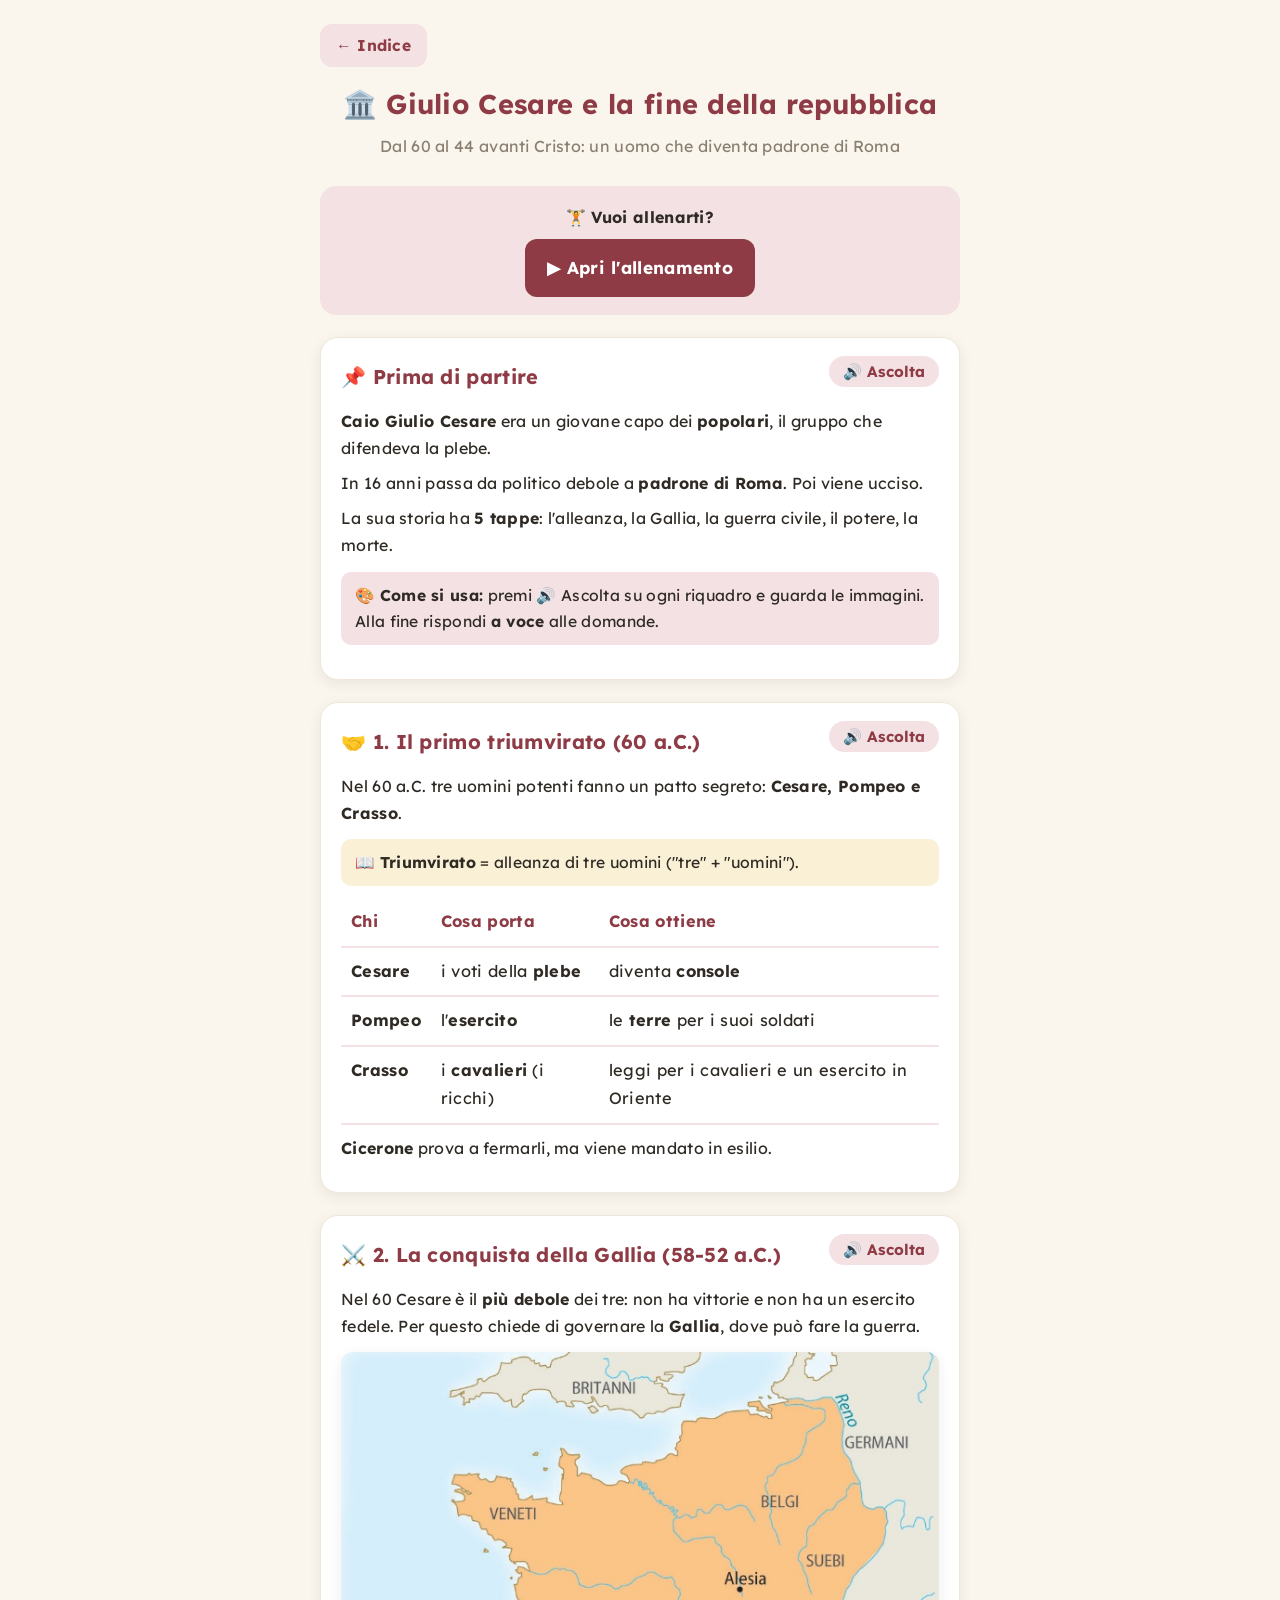
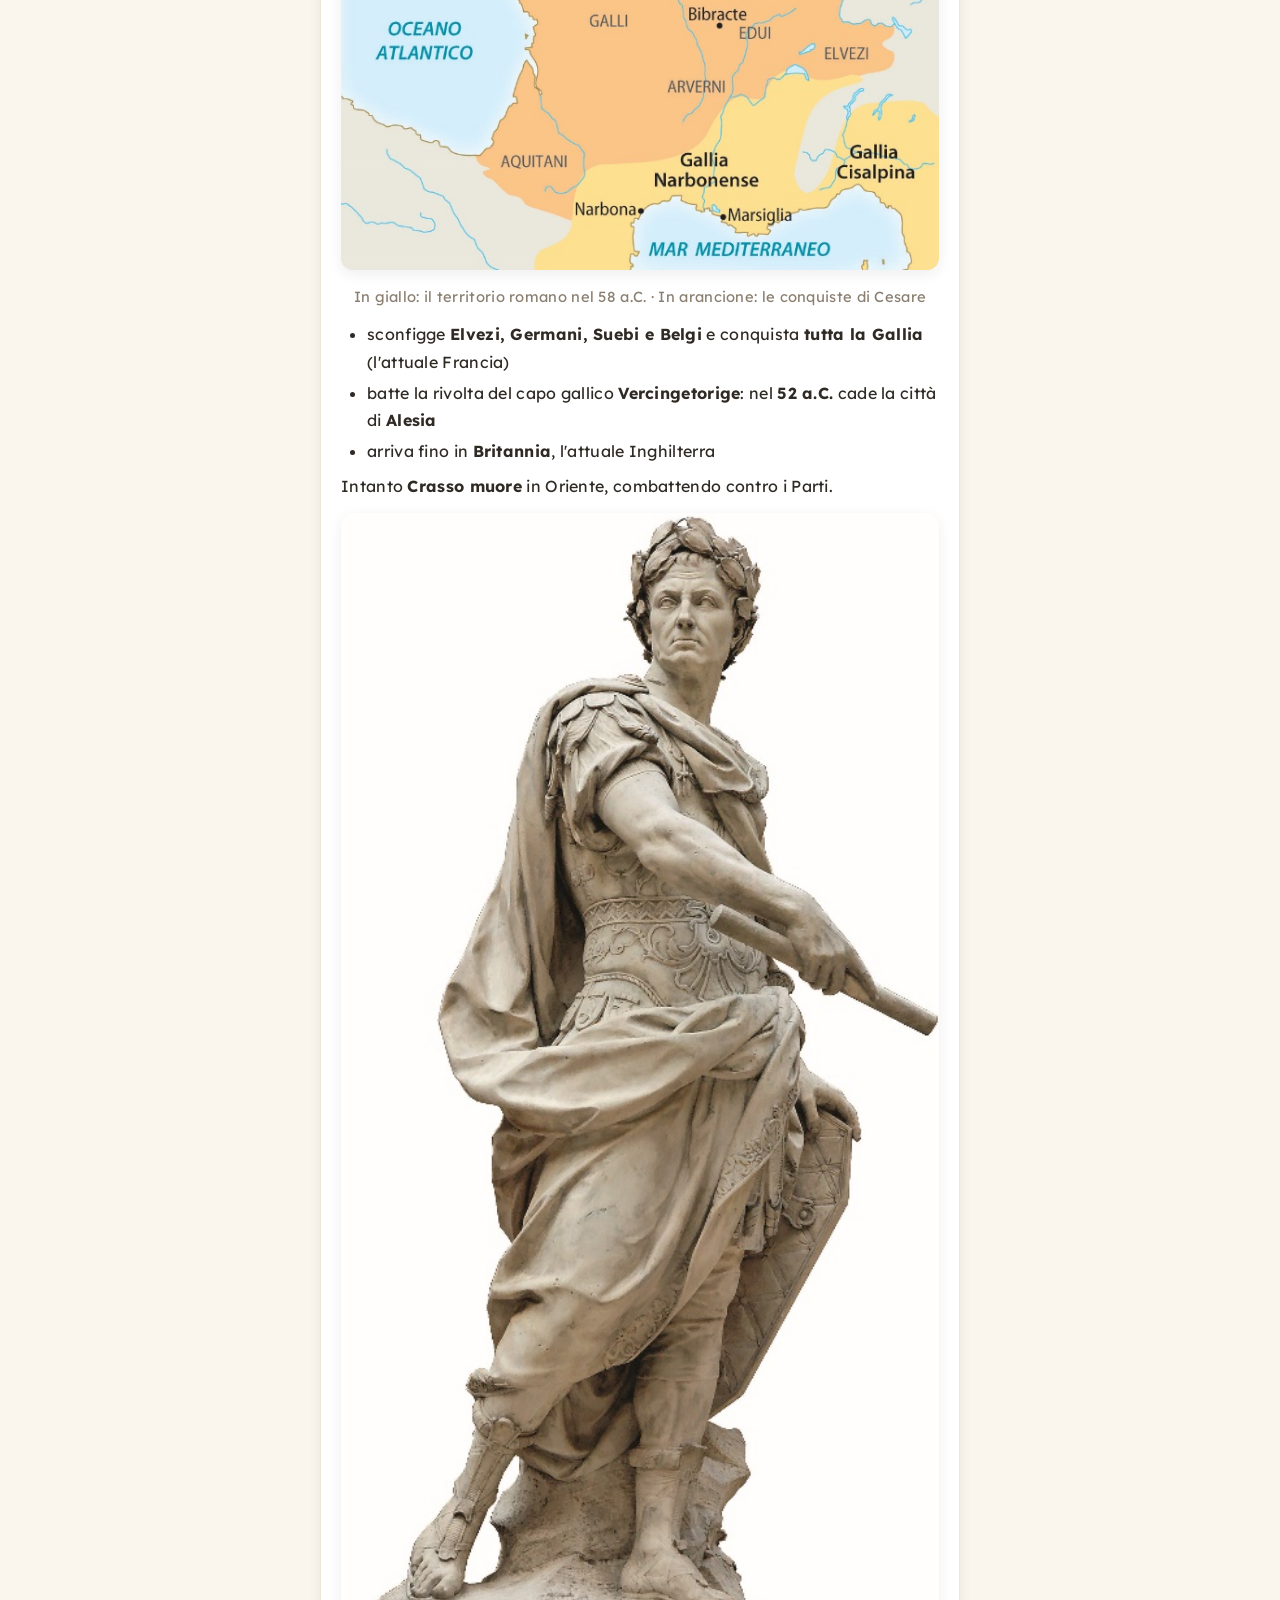
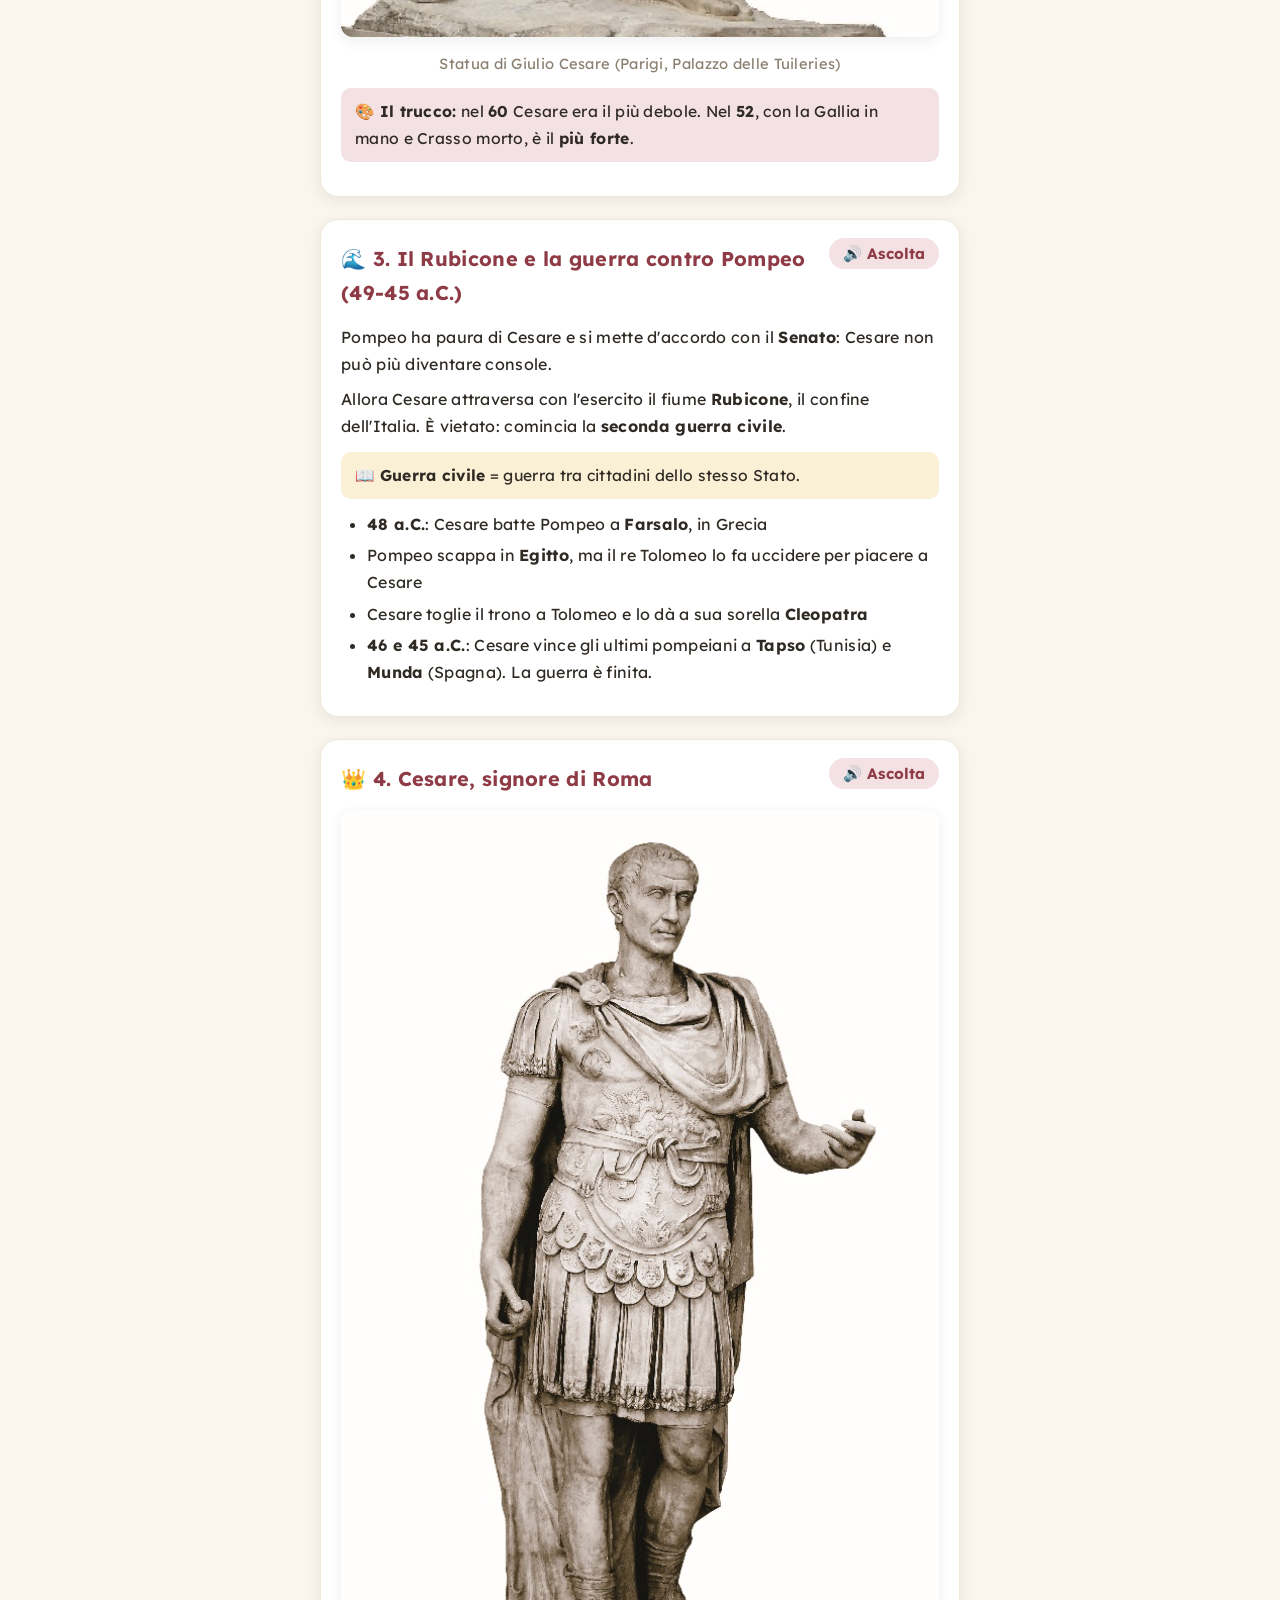
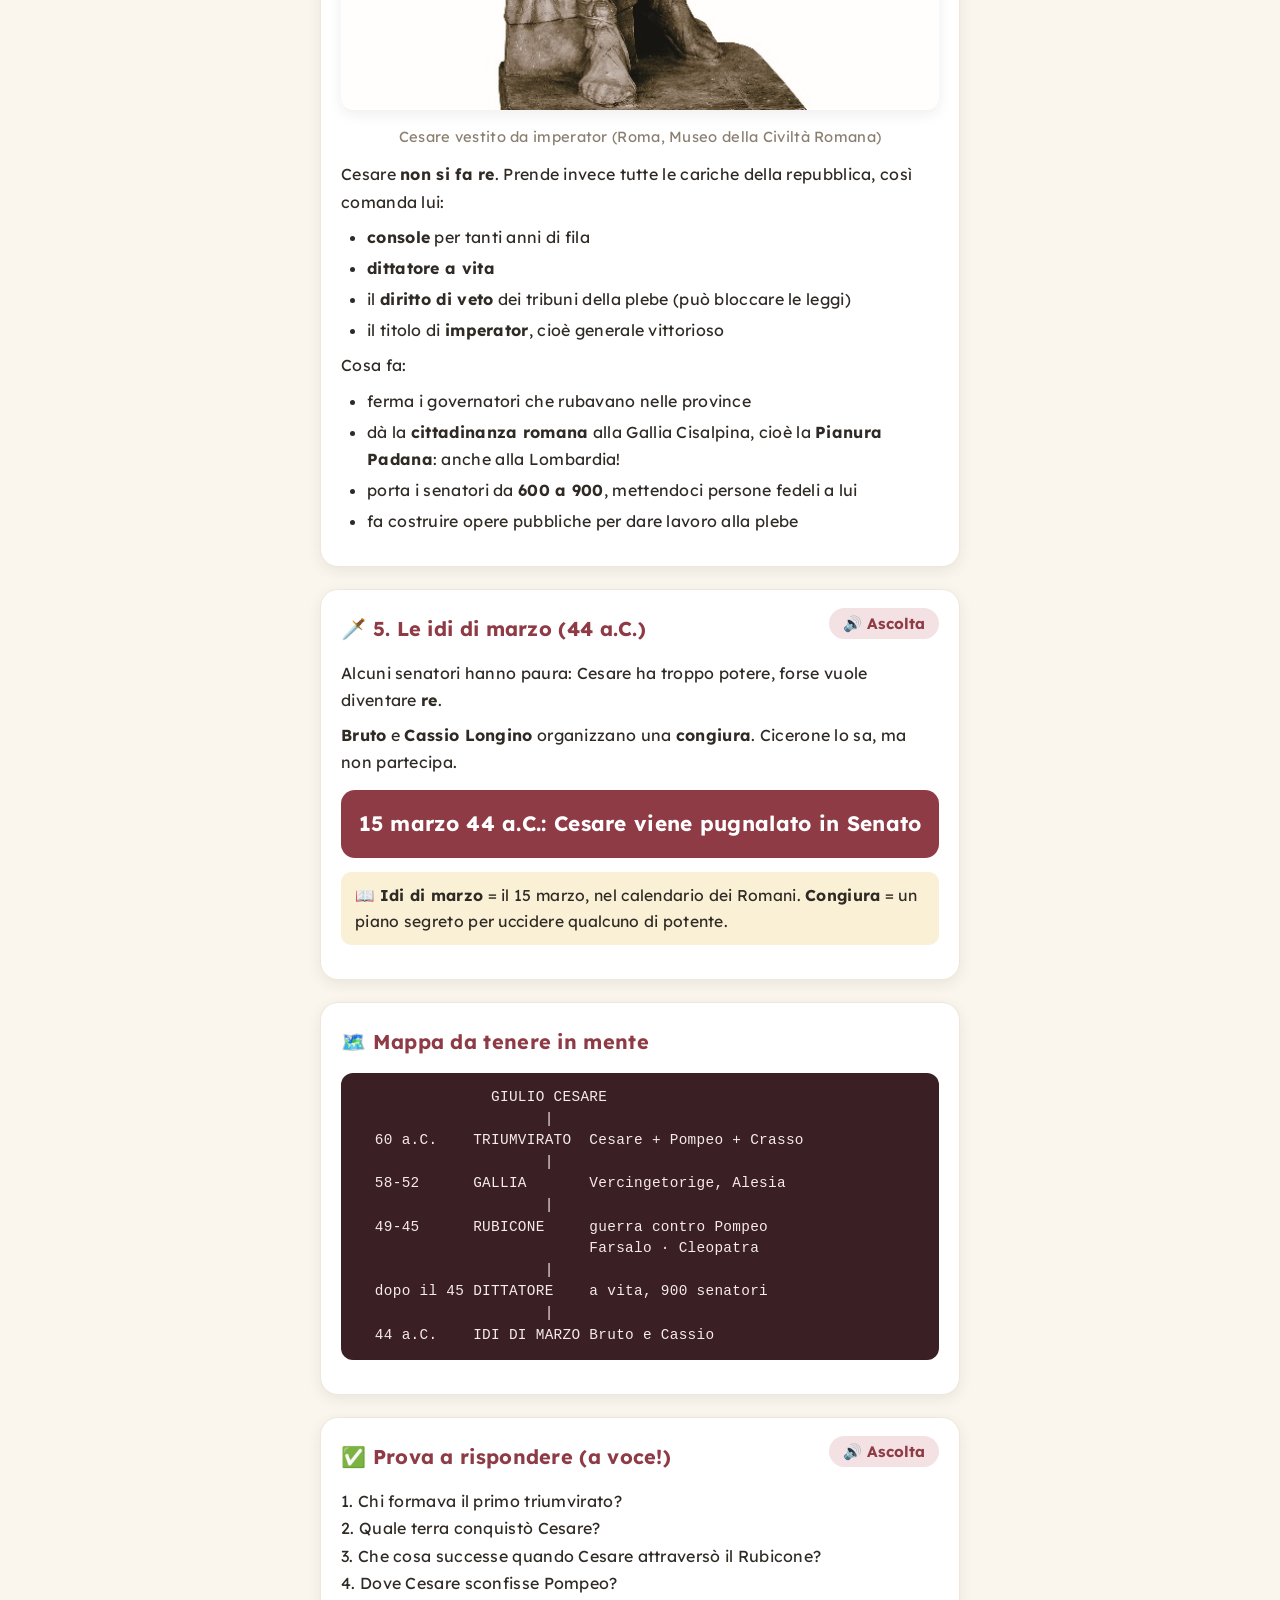
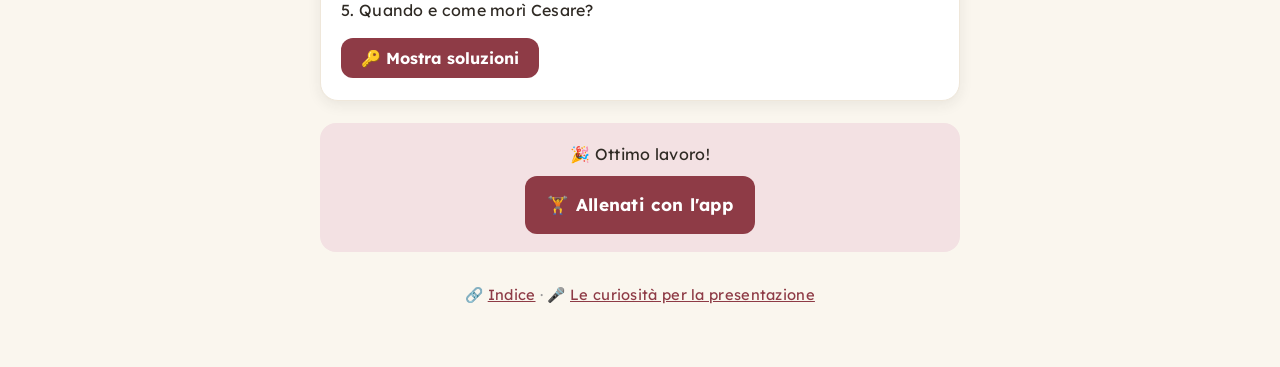
==== cesare.html @ 6f087c42 "Storia di Irene: mattoncino Cesare (slide della prof) + pagina della slide 'Curiosita' su Cesare' pe" ====
<!DOCTYPE html>
<html lang="it">
<head>
<meta charset="UTF-8">
<meta name="viewport" content="width=device-width, initial-scale=1.0">
<title>Storia - Giulio Cesare e la fine della repubblica</title>
<link rel="manifest" href="manifest.json">
<script src="alert.js"></script>
<meta name="theme-color" content="#FAF6EE">
<meta name="apple-mobile-web-app-capable" content="yes">
<meta name="apple-mobile-web-app-title" content="Storia di Irene">
<link rel="apple-touch-icon" href="icon-180.png">
<link rel="preconnect" href="https://fonts.googleapis.com">
<link rel="preconnect" href="https://fonts.gstatic.com" crossorigin>
<link href="https://fonts.googleapis.com/css2?family=Lexend:wght@400;500;600;700&display=swap" rel="stylesheet">
<link rel="stylesheet" href="style.css">
</head>
<body>
<div class="wrap">
  <a class="backbtn" href="index.html">← Indice</a>
  <h1>🏛️ Giulio Cesare e la fine della repubblica</h1>
  <p class="sub">Dal 60 al 44 avanti Cristo: un uomo che diventa padrone di Roma</p>

  <div class="allena">
    🏋️ <b>Vuoi allenarti?</b><br>
    <a href="cesare-allenamento.html">▶ Apri l'allenamento</a>
  </div>

  <div class="card">
    <h2>📌 Prima di partire</h2>
    <p><b>Caio Giulio Cesare</b> era un giovane capo dei <b>popolari</b>, il gruppo che difendeva la plebe.</p>
    <p>In 16 anni passa da politico debole a <b>padrone di Roma</b>. Poi viene ucciso.</p>
    <p>La sua storia ha <b>5 tappe</b>: l'alleanza, la Gallia, la guerra civile, il potere, la morte.</p>
    <div class="tip">🎨 <b>Come si usa:</b> premi 🔊 Ascolta su ogni riquadro e guarda le immagini. Alla fine rispondi <b>a voce</b> alle domande.</div>
  </div>

  <div class="card">
    <h2>🤝 1. Il primo triumvirato (60 a.C.)</h2>
    <p>Nel 60 a.C. tre uomini potenti fanno un patto segreto: <b>Cesare, Pompeo e Crasso</b>.</p>
    <div class="parola">📖 <b>Triumvirato</b> = alleanza di tre uomini ("tre" + "uomini").</div>
    <table>
      <tr><th>Chi</th><th>Cosa porta</th><th>Cosa ottiene</th></tr>
      <tr><td><b>Cesare</b></td><td>i voti della <b>plebe</b></td><td>diventa <b>console</b></td></tr>
      <tr><td><b>Pompeo</b></td><td>l'<b>esercito</b></td><td>le <b>terre</b> per i suoi soldati</td></tr>
      <tr><td><b>Crasso</b></td><td>i <b>cavalieri</b> (i ricchi)</td><td>leggi per i cavalieri e un esercito in Oriente</td></tr>
    </table>
    <p><b>Cicerone</b> prova a fermarli, ma viene mandato in esilio.</p>
  </div>

  <div class="card">
    <h2>⚔️ 2. La conquista della Gallia (58-52 a.C.)</h2>
    <p>Nel 60 Cesare è il <b>più debole</b> dei tre: non ha vittorie e non ha un esercito fedele. Per questo chiede di governare la <b>Gallia</b>, dove può fare la guerra.</p>
    <figure class="fig"><img src="img/cesare-gallia.jpg" alt="Carta della conquista della Gallia" loading="lazy"><figcaption>In giallo: il territorio romano nel 58 a.C. · In arancione: le conquiste di Cesare</figcaption></figure>
    <ul>
      <li>sconfigge <b>Elvezi, Germani, Suebi e Belgi</b> e conquista <b>tutta la Gallia</b> (l'attuale Francia)</li>
      <li>batte la rivolta del capo gallico <b>Vercingetorige</b>: nel <b>52 a.C.</b> cade la città di <b>Alesia</b></li>
      <li>arriva fino in <b>Britannia</b>, l'attuale Inghilterra</li>
    </ul>
    <p>Intanto <b>Crasso muore</b> in Oriente, combattendo contro i Parti.</p>
    <figure class="fig"><img src="img/cesare-statua.jpg" alt="Statua di Giulio Cesare" loading="lazy"><figcaption>Statua di Giulio Cesare (Parigi, Palazzo delle Tuileries)</figcaption></figure>
    <div class="tip">🎨 <b>Il trucco:</b> nel <b>60</b> Cesare era il più debole. Nel <b>52</b>, con la Gallia in mano e Crasso morto, è il <b>più forte</b>.</div>
  </div>

  <div class="card">
    <h2>🌊 3. Il Rubicone e la guerra contro Pompeo (49-45 a.C.)</h2>
    <p>Pompeo ha paura di Cesare e si mette d'accordo con il <b>Senato</b>: Cesare non può più diventare console.</p>
    <p>Allora Cesare attraversa con l'esercito il fiume <b>Rubicone</b>, il confine dell'Italia. È vietato: comincia la <b>seconda guerra civile</b>.</p>
    <div class="parola">📖 <b>Guerra civile</b> = guerra tra cittadini dello stesso Stato.</div>
    <ul>
      <li><b>48 a.C.</b>: Cesare batte Pompeo a <b>Farsalo</b>, in Grecia</li>
      <li>Pompeo scappa in <b>Egitto</b>, ma il re Tolomeo lo fa uccidere per piacere a Cesare</li>
      <li>Cesare toglie il trono a Tolomeo e lo dà a sua sorella <b>Cleopatra</b></li>
      <li><b>46 e 45 a.C.</b>: Cesare vince gli ultimi pompeiani a <b>Tapso</b> (Tunisia) e <b>Munda</b> (Spagna). La guerra è finita.</li>
    </ul>
  </div>

  <div class="card">
    <h2>👑 4. Cesare, signore di Roma</h2>
    <figure class="fig"><img src="img/cesare-imperator.jpg" alt="Giulio Cesare in veste di imperator" loading="lazy"><figcaption>Cesare vestito da imperator (Roma, Museo della Civiltà Romana)</figcaption></figure>
    <p>Cesare <b>non si fa re</b>. Prende invece tutte le cariche della repubblica, così comanda lui:</p>
    <ul>
      <li><b>console</b> per tanti anni di fila</li>
      <li><b>dittatore a vita</b></li>
      <li>il <b>diritto di veto</b> dei tribuni della plebe (può bloccare le leggi)</li>
      <li>il titolo di <b>imperator</b>, cioè generale vittorioso</li>
    </ul>
    <p>Cosa fa:</p>
    <ul>
      <li>ferma i governatori che rubavano nelle province</li>
      <li>dà la <b>cittadinanza romana</b> alla Gallia Cisalpina, cioè la <b>Pianura Padana</b>: anche alla Lombardia!</li>
      <li>porta i senatori da <b>600 a 900</b>, mettendoci persone fedeli a lui</li>
      <li>fa costruire opere pubbliche per dare lavoro alla plebe</li>
    </ul>
  </div>

  <div class="card">
    <h2>🗡️ 5. Le idi di marzo (44 a.C.)</h2>
    <p>Alcuni senatori hanno paura: Cesare ha troppo potere, forse vuole diventare <b>re</b>.</p>
    <p><b>Bruto</b> e <b>Cassio Longino</b> organizzano una <b>congiura</b>. Cicerone lo sa, ma non partecipa.</p>
    <div class="formula">15 marzo 44 a.C.: Cesare viene pugnalato in Senato</div>
    <div class="parola">📖 <b>Idi di marzo</b> = il 15 marzo, nel calendario dei Romani. <b>Congiura</b> = un piano segreto per uccidere qualcuno di potente.</div>
  </div>

  <div class="card" data-no-voce>
    <h2>🗺️ Mappa da tenere in mente</h2>
    <pre>               GIULIO CESARE
                     |
  60 a.C.    TRIUMVIRATO  Cesare + Pompeo + Crasso
                     |
  58-52      GALLIA       Vercingetorige, Alesia
                     |
  49-45      RUBICONE     guerra contro Pompeo
                          Farsalo · Cleopatra
                     |
  dopo il 45 DITTATORE    a vita, 900 senatori
                     |
  44 a.C.    IDI DI MARZO Bruto e Cassio</pre>
  </div>

  <div class="card">
    <h2>✅ Prova a rispondere (a voce!)</h2>
    <p>1. Chi formava il primo triumvirato?<br>
       2. Quale terra conquistò Cesare?<br>
       3. Che cosa successe quando Cesare attraversò il Rubicone?<br>
       4. Dove Cesare sconfisse Pompeo?<br>
       5. Quando e come morì Cesare?</p>
    <button class="solbtn" onclick="toggleSol('sol1', this)">🔑 Mostra soluzioni</button>
    <div class="sol" id="sol1">
      <div class="tip-green">1. <b>Cesare, Pompeo e Crasso</b> · 2. la <b>Gallia</b>, cioè l'attuale Francia · 3. cominciò la <b>seconda guerra civile</b> · 4. a <b>Farsalo</b>, in Grecia · 5. il <b>15 marzo 44 a.C.</b>, le idi di marzo: pugnalato dai congiurati in Senato</div>
    </div>
  </div>

  <div class="allena">
    🎉 Ottimo lavoro!<br>
    <a href="cesare-allenamento.html">🏋️ Allenati con l'app</a>
  </div>

  <footer>🔗 <a href="index.html">Indice</a> · 🎤 <a href="presentazione-cesare.html">Le curiosità per la presentazione</a></footer>
</div>
<script src="app.js"></script>
<script>
  if ('serviceWorker' in navigator) { navigator.serviceWorker.register('./service-worker.js'); }
</script>
</body>
</html>
---- style.css ----
/* ===== Storia di Irene - foglio di stile condiviso (tema bordeaux) ===== */
:root{
  --bg:#FAF6EE;
  --card:#FFFFFF;
  --ink:#2F2A24;
  --accent:#8E3B46;       /* bordeaux */
  --accent-soft:#F3E1E3;
  --green:#3E8E5A; --green-soft:#E2F0E6;
  --red:#C2492F;   --red-soft:#F6E1DB;
  --blue:#3B6EA5;  --blue-soft:#E2ECF5;
  --giallo:#E0A82E; --giallo-soft:#FAF0D6;
  --ombra:rgba(43,43,43,0.08);
}
*{box-sizing:border-box;}
body{
  margin:0;
  font-family:"Lexend","Trebuchet MS",Verdana,sans-serif;
  background:var(--bg);
  color:var(--ink);
  line-height:1.7;
  letter-spacing:0.3px;
  padding:24px 14px 60px;
}
.wrap{max-width:640px;margin:0 auto;}

.backbtn{display:inline-block;background:var(--accent-soft);color:var(--accent);
  text-decoration:none;border-radius:12px;padding:8px 16px;font-size:0.98rem;font-weight:bold;margin-bottom:14px;}

h1{color:var(--accent);font-size:1.7rem;text-align:center;margin:0 0 6px;}
.sub{text-align:center;color:#8a7f70;margin:0 0 26px;font-size:1rem;}

.card{
  background:var(--card);border-radius:18px;padding:22px 20px;
  margin-bottom:22px;box-shadow:0 4px 14px var(--ombra);
  border:1px solid #efe7da;
}
.card h2{margin:0 0 14px;font-size:1.25rem;color:var(--accent);}
.card h3{margin:18px 0 8px;font-size:1.08rem;color:var(--accent);}
.card p{margin:8px 0;}

table{width:100%;border-collapse:collapse;margin:10px 0;}
td,th{padding:10px;text-align:left;border-bottom:2px solid var(--accent-soft);font-size:1.02rem;vertical-align:top;}
th{color:var(--accent);}
td.c,th.c{text-align:center;}
.hl{background:var(--accent-soft);border-radius:8px;font-weight:bold;color:var(--accent);}

/* riquadri colorati */
.tip{background:var(--accent-soft);border-radius:10px;padding:10px 14px;font-size:0.98rem;margin:12px 0;}
.tip-green{background:var(--green-soft);border-radius:10px;padding:10px 14px;font-size:0.98rem;margin:12px 0;color:#2f6b45;}
.warn{background:var(--red-soft);border-radius:10px;padding:10px 14px;font-size:0.98rem;margin:12px 0;color:#8f3320;}
.parola{background:var(--giallo-soft);border-radius:10px;padding:10px 14px;margin:12px 0;font-size:0.98rem;}

/* frase chiave in evidenza */
.formula{
  background:var(--accent);color:#fff;border-radius:14px;text-align:center;
  font-size:1.3rem;font-weight:bold;padding:16px;margin:14px 0;
}

pre{
  background:#3a1f24;color:#f6eaec;border-radius:12px;padding:14px 16px;
  overflow-x:auto;font-size:0.9rem;line-height:1.5;margin:12px 0;
}

ul,ol{margin:8px 0 8px 4px;padding-left:22px;}
li{margin:4px 0;}

/* esercizi + soluzioni a scomparsa */
.solbtn{
  display:inline-block;background:var(--accent);color:#fff;border:none;border-radius:12px;
  padding:10px 20px;font-size:1rem;font-weight:bold;cursor:pointer;font-family:inherit;margin-top:6px;
}
.sol{display:none;margin-top:12px;}
.sol.open{display:block;}

/* callout allenamento */
.allena{
  background:var(--accent-soft);border-radius:16px;padding:18px 20px;text-align:center;margin:8px 0 22px;
}
.allena a{
  display:inline-block;background:var(--accent);color:#fff;text-decoration:none;
  border-radius:12px;padding:14px 22px;font-size:1.08rem;font-weight:bold;margin-top:8px;
}

/* immagini e cartine */
.fig{margin:12px 0;text-align:center;}
.fig img{width:100%;height:auto;border-radius:12px;box-shadow:0 4px 14px var(--ombra);background:#fff;}
.fig figcaption{font-size:0.92rem;color:#8a7f70;margin-top:6px;}

/* tasto "Ascolta" (lettura a voce di un riquadro) */
.ascolta{float:right;margin:-4px 0 6px 10px;background:var(--accent-soft);color:var(--accent);border:none;
  border-radius:99px;padding:6px 14px;font-size:0.95rem;font-weight:bold;cursor:pointer;font-family:inherit;}
.ascolta.on{background:var(--accent);color:#fff;}

/* linea del tempo */
.tempo{border-left:4px solid var(--accent);margin:10px 0 10px 6px;padding-left:16px;}
.tempo .tappa{margin:0 0 20px;}
.tempo .quando{display:inline-block;background:var(--accent);color:#fff;border-radius:99px;padding:2px 12px;font-weight:bold;font-size:0.92rem;}
.tempo img{width:100%;border-radius:10px;margin-top:8px;box-shadow:0 3px 10px var(--ombra);}

footer{text-align:center;margin-top:30px;font-size:0.92rem;color:#9a9a9a;}
footer a{color:var(--accent);}
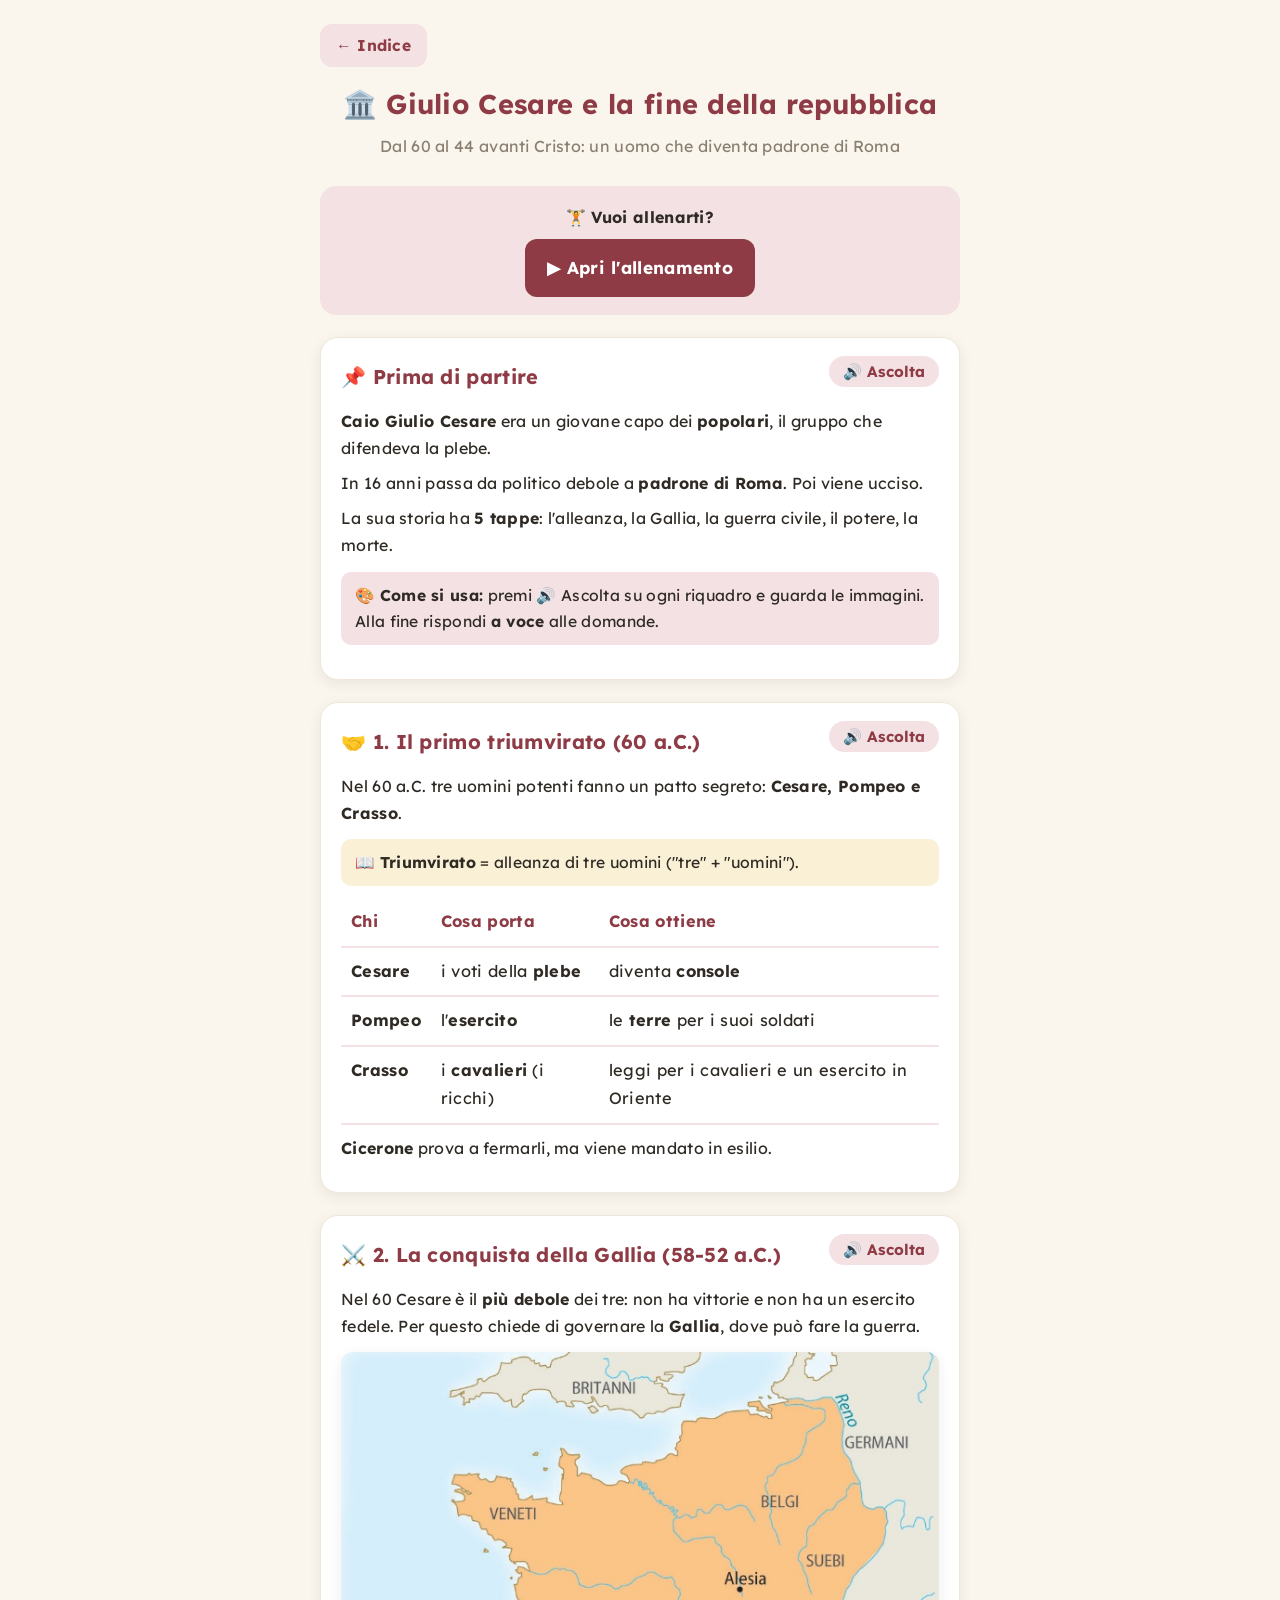
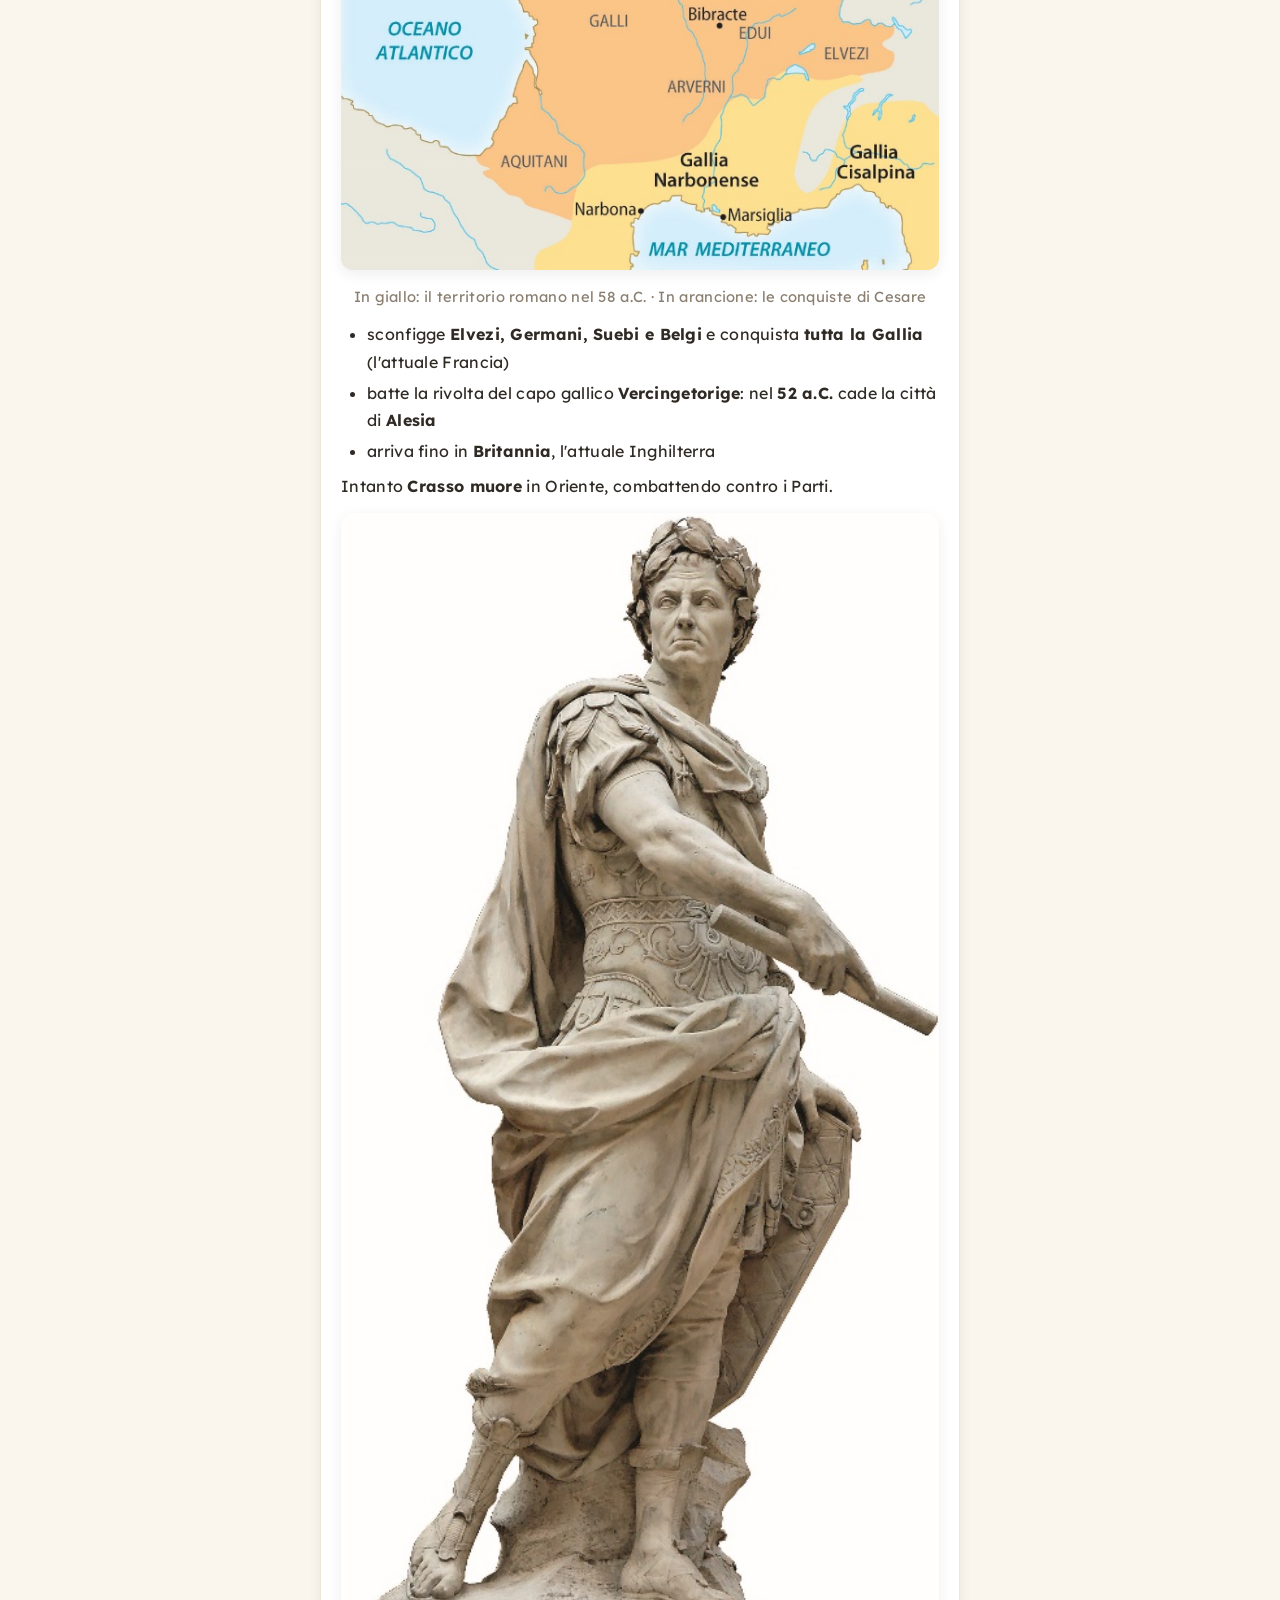
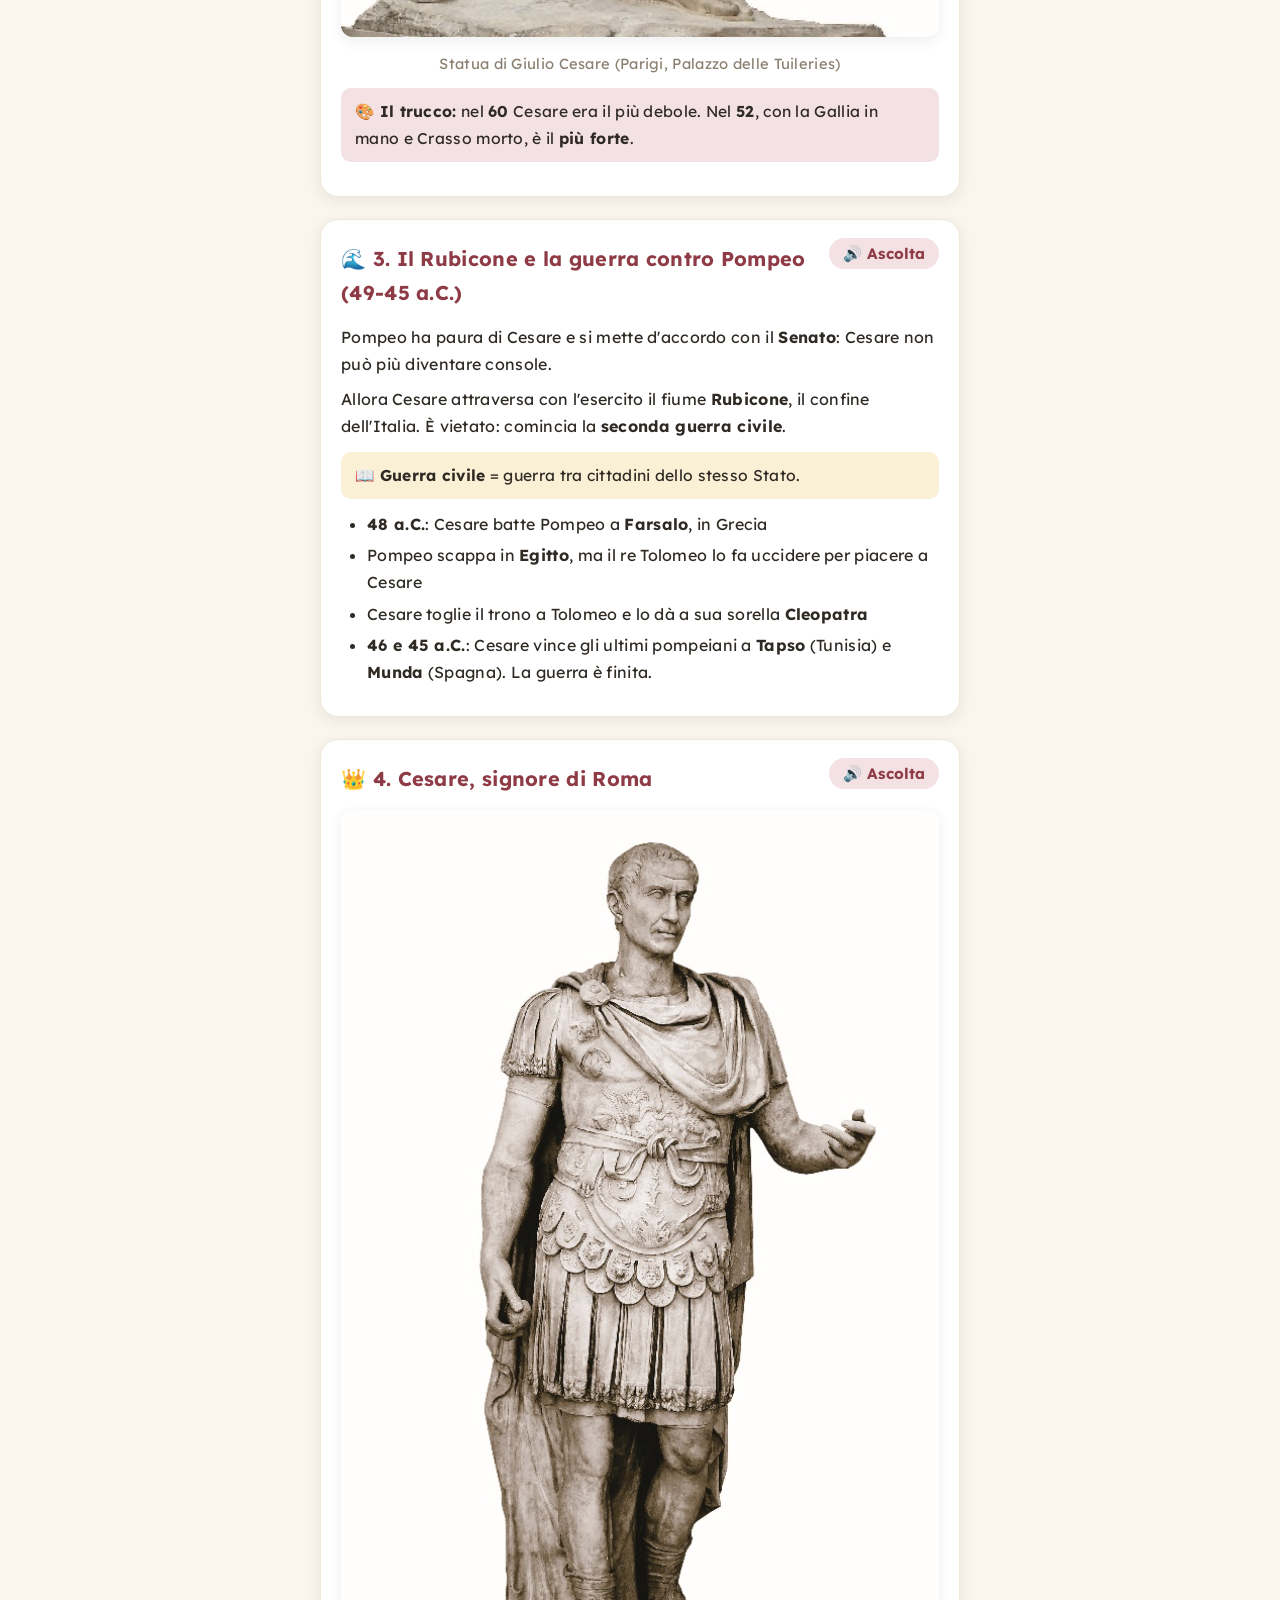
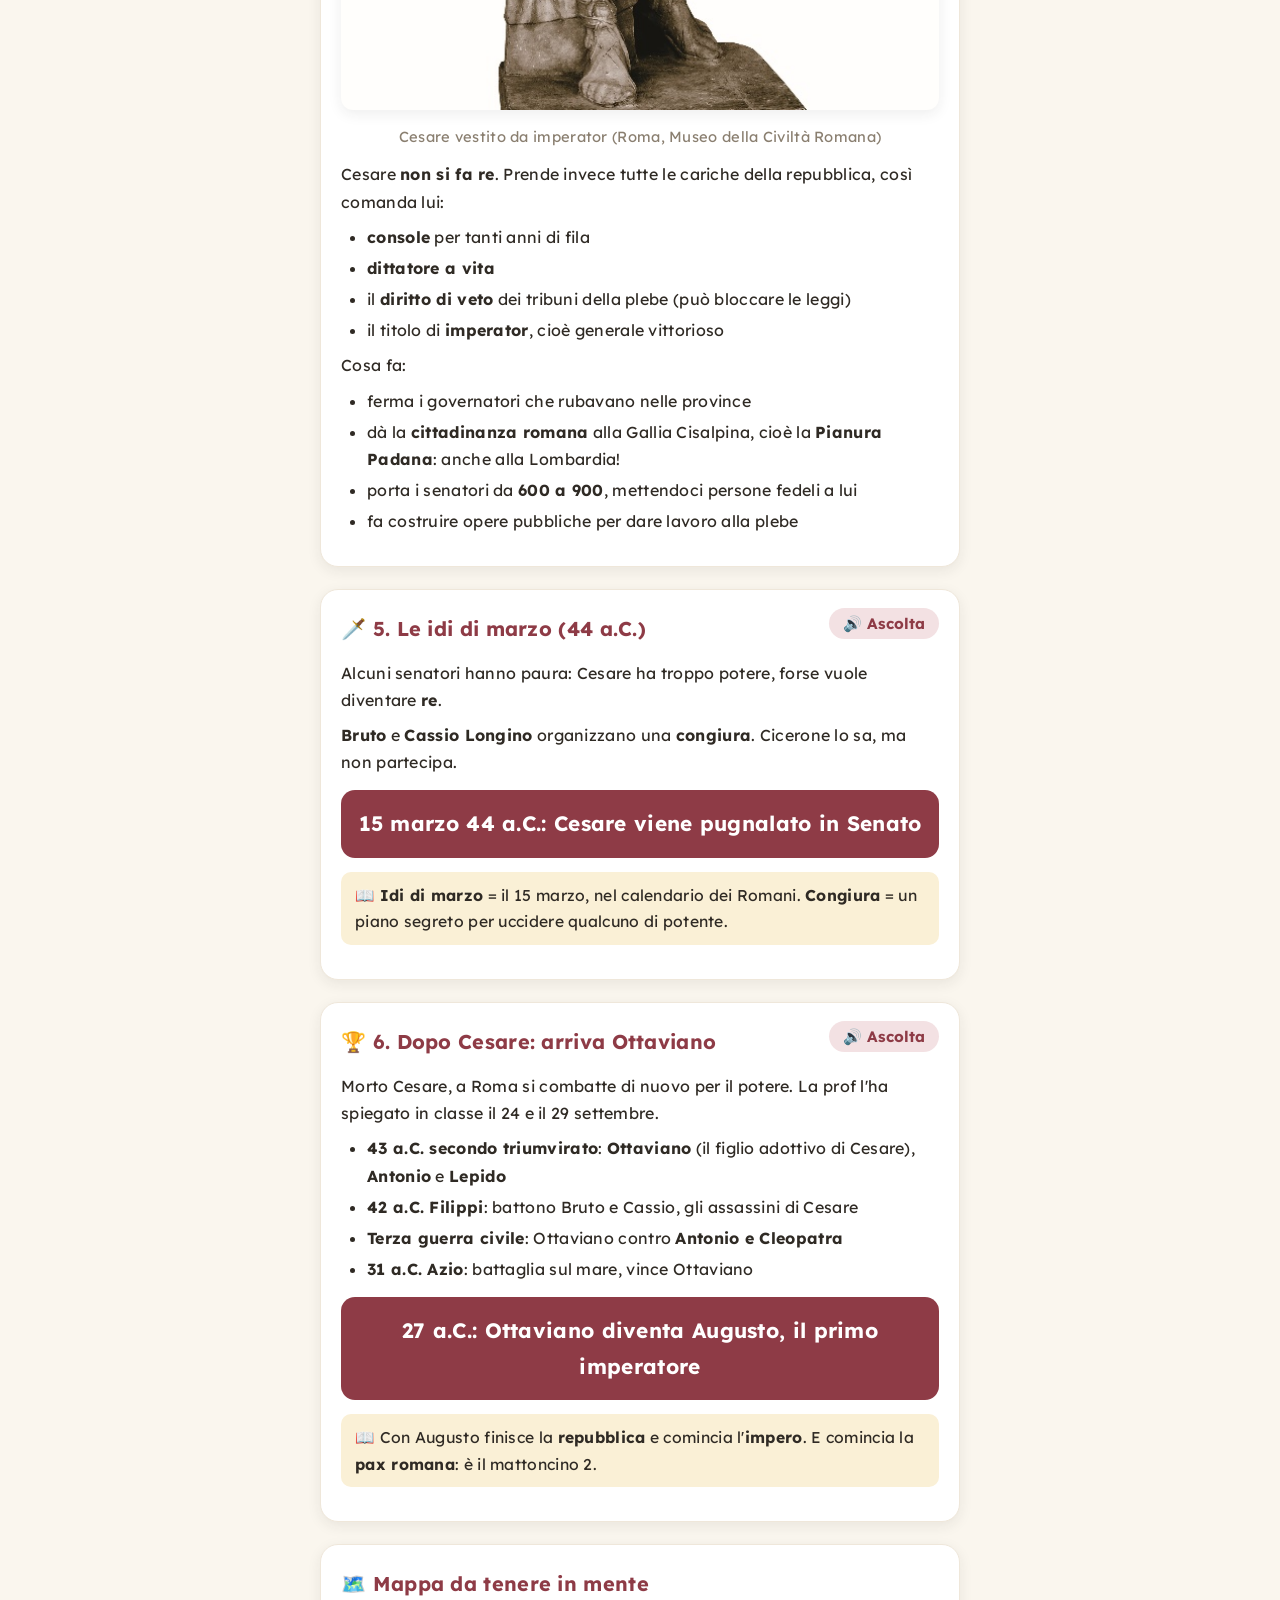
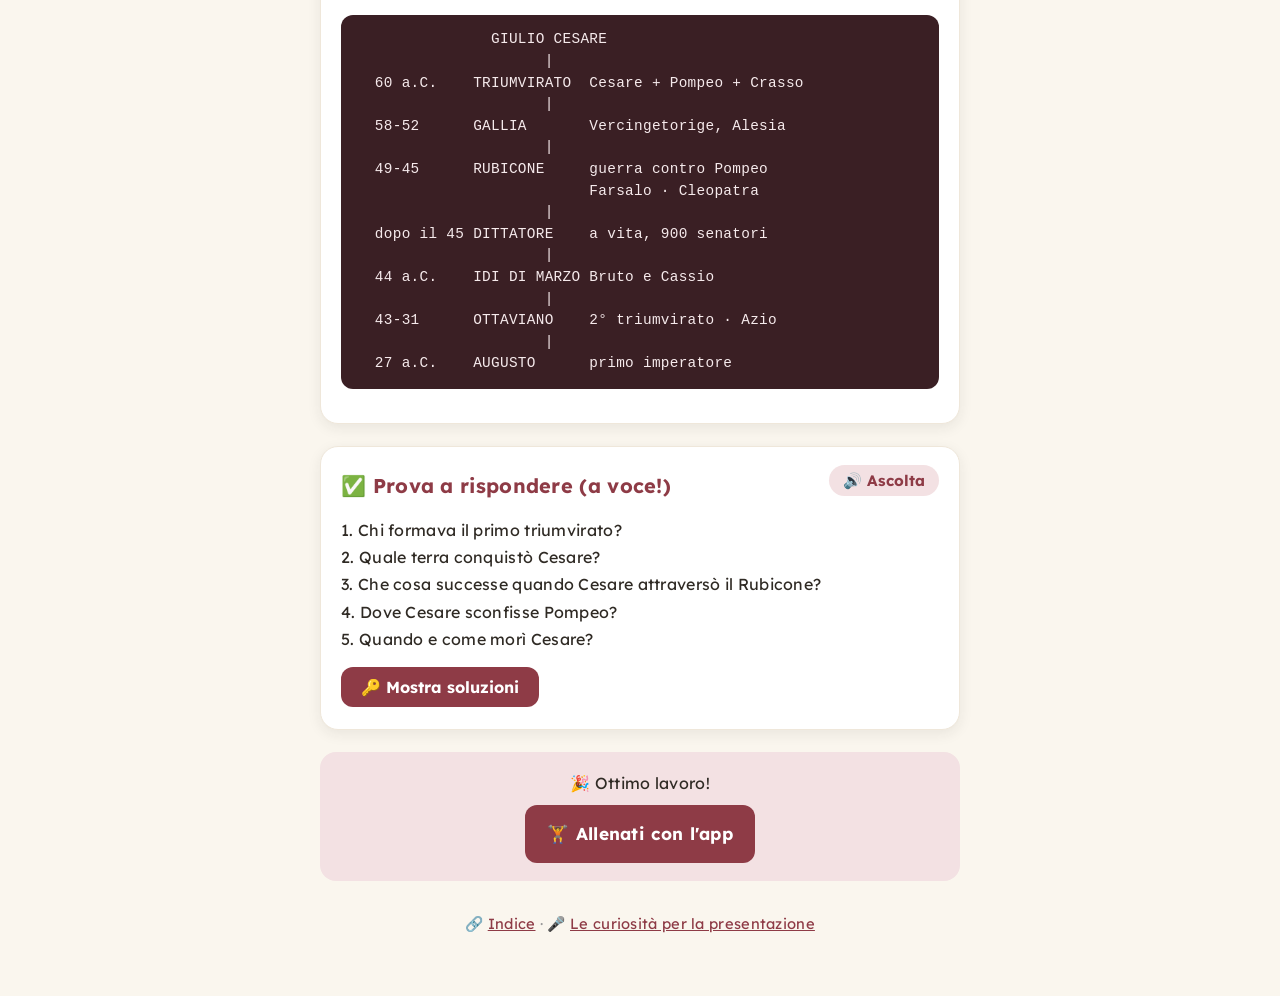
==== commit 762f1844: "Interrogazione anticipata a lunedi 19/10: prova d'interrogazione a voce + Ottaviano nel mattoncino C" ====
--- a/cesare.html
+++ b/cesare.html
@@ -101,6 +101,19 @@
     <div class="parola">📖 <b>Idi di marzo</b> = il 15 marzo, nel calendario dei Romani. <b>Congiura</b> = un piano segreto per uccidere qualcuno di potente.</div>
   </div>
 
+  <div class="card">
+    <h2>🏆 6. Dopo Cesare: arriva Ottaviano</h2>
+    <p>Morto Cesare, a Roma si combatte di nuovo per il potere. La prof l'ha spiegato in classe il 24 e il 29 settembre.</p>
+    <ul>
+      <li><b>43 a.C. secondo triumvirato</b>: <b>Ottaviano</b> (il figlio adottivo di Cesare), <b>Antonio</b> e <b>Lepido</b></li>
+      <li><b>42 a.C. Filippi</b>: battono Bruto e Cassio, gli assassini di Cesare</li>
+      <li><b>Terza guerra civile</b>: Ottaviano contro <b>Antonio e Cleopatra</b></li>
+      <li><b>31 a.C. Azio</b>: battaglia sul mare, vince Ottaviano</li>
+    </ul>
+    <div class="formula">27 a.C.: Ottaviano diventa Augusto, il primo imperatore</div>
+    <div class="parola">📖 Con Augusto finisce la <b>repubblica</b> e comincia l'<b>impero</b>. E comincia la <b>pax romana</b>: è il mattoncino 2.</div>
+  </div>
+
   <div class="card" data-no-voce>
     <h2>🗺️ Mappa da tenere in mente</h2>
     <pre>               GIULIO CESARE
@@ -114,7 +127,11 @@
                      |
   dopo il 45 DITTATORE    a vita, 900 senatori
                      |
-  44 a.C.    IDI DI MARZO Bruto e Cassio</pre>
+  44 a.C.    IDI DI MARZO Bruto e Cassio
+                     |
+  43-31      OTTAVIANO    2° triumvirato · Azio
+                     |
+  27 a.C.    AUGUSTO      primo imperatore</pre>
   </div>
 
   <div class="card">
